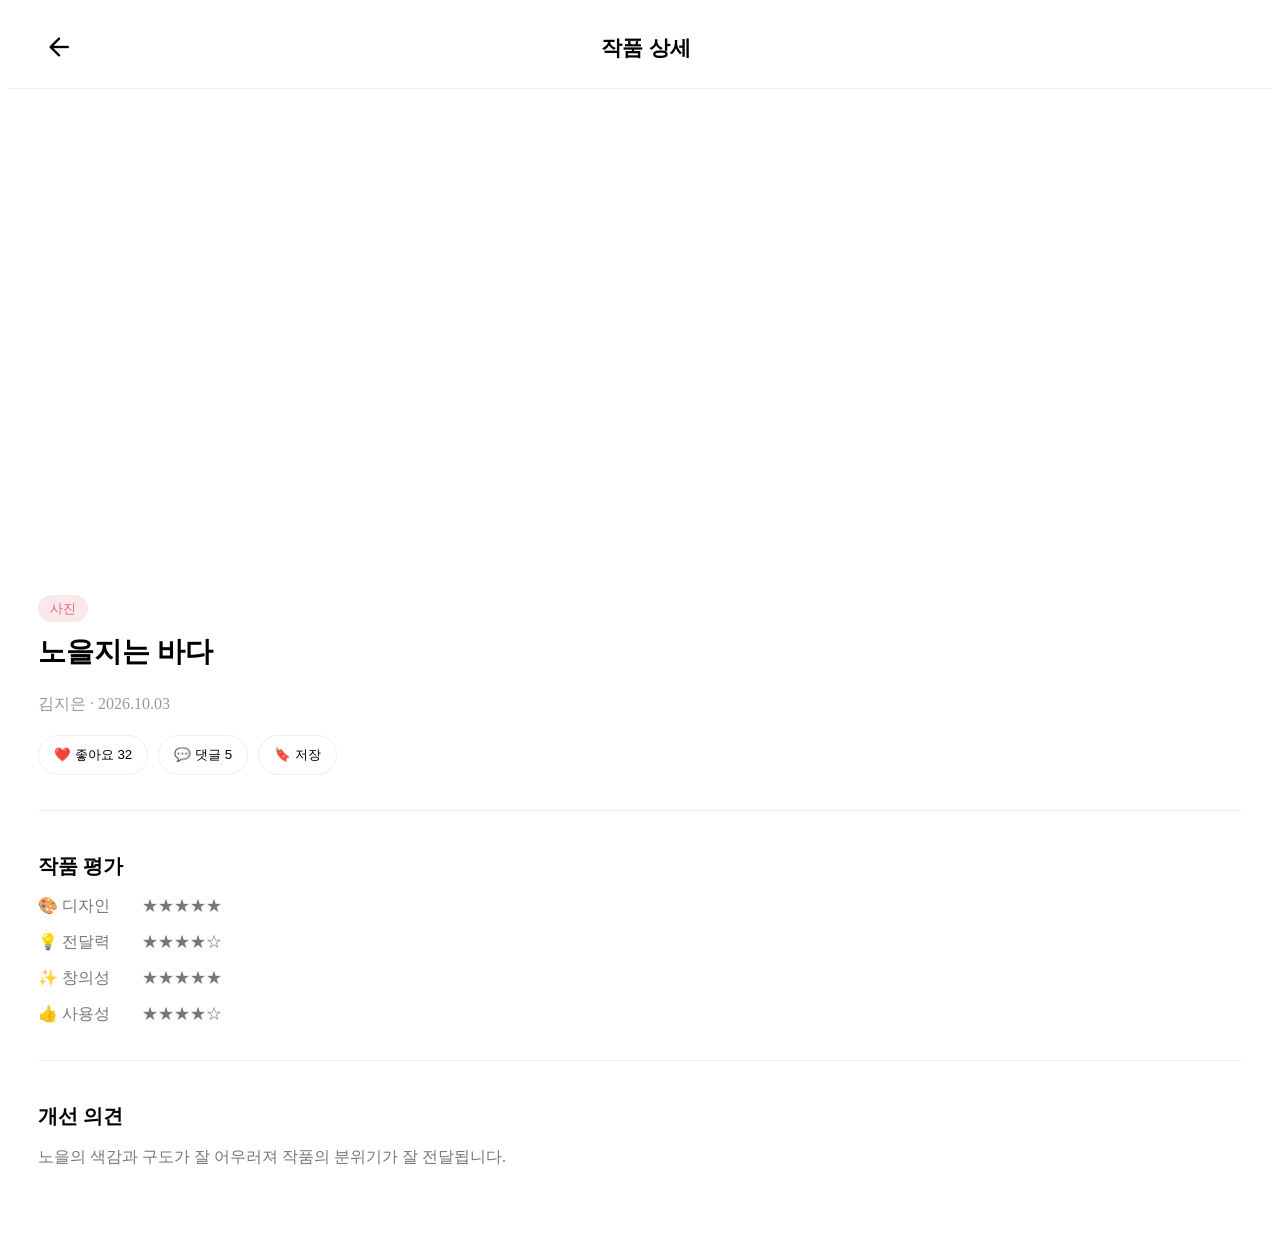
==== detail.html @ efdc9ed6 "Add files via upload" ====
<!DOCTYPE html>
<html lang="ko">

<head>
    <meta charset="UTF-8">
    <meta name="viewport" content="width=device-width, initial-scale=1.0">

    <title>작품 상세</title>

    <link rel="stylesheet"
          href="https://fonts.googleapis.com/css2?family=Material+Symbols+Rounded:opsz,wght,FILL,GRAD@24,400,0,0">

    <link rel="stylesheet" href="style.css">

    <style>

        .detail-header {
            height: 80px;

            display: flex;
            align-items: center;

            padding: 0 30px;

            border-bottom: 1px solid #eee;
        }

        .back-btn {
            border: none;
            background: none;
            cursor: pointer;
        }

        .back-btn span {
            font-size: 30px;
        }

        .detail-title {
            flex: 1;
            text-align: center;

            font-size: 21px;

            margin-right: 30px;
        }

        .detail-image {
            width: calc(100% - 60px);
            height: 450px;

            margin: 30px auto;

            border-radius: 18px;

            background-image: url(
                "https://images.unsplash.com/photo-1500530855697-b586d89ba3ee?auto=format&fit=crop&w=1200&q=80"
            );

            background-size: cover;
            background-position: center;
        }

        .detail-info {
            padding: 0 30px 50px;
        }

        .category {
            color: #df657c;
            background: #fbe8ec;

            padding: 6px 12px;

            border-radius: 20px;

            font-size: 13px;
        }

        .detail-info h1 {
            margin-top: 15px;
            font-size: 28px;
        }

        .author {
            color: #999;
        }

        .actions {
            display: flex;
            gap: 10px;

            margin-top: 20px;
        }

        .action {
            padding: 10px 15px;

            border: 1px solid #eee;

            border-radius: 20px;

            background: white;
        }

        .evaluation {
            margin-top: 35px;

            border-top: 1px solid #eee;

            padding-top: 25px;
        }

        .evaluation h2 {
            font-size: 20px;
        }

        .evaluation p {
            margin: 15px 0;
            color: #777;
        }

        @media (max-width: 700px) {

            .detail-image {
                width: calc(100% - 36px);
                height: 330px;
            }

            .detail-info {
                padding: 0 18px 40px;
            }

        }

    </style>

</head>


<body>

<div class="app">

    <!-- 상단 -->

    <header class="detail-header">

        <button class="back-btn" onclick="history.back()">

            <span class="material-symbols-rounded">
                arrow_back
            </span>

        </button>

        <h1 class="detail-title">
            작품 상세
        </h1>

    </header>


    <!-- 작품 이미지 -->

    <div class="detail-image" id="detailImage"></div>


    <!-- 작품 정보 -->

    <section class="detail-info">

       <span class="category" id="detailCategory">
    사진
</span>

<h1 id="detailTitle">
    노을지는 바다
</h1>

<p class="author" id="detailAuthor">
    김지은 · 2026.10.03
</p>


        <!-- 버튼 -->

        <div class="actions">

            <button class="action">
                ❤️ 좋아요 32
            </button>

            <button class="action">
                💬 댓글 5
            </button>

            <button class="action">
                🔖 저장
            </button>

        </div>


        <!-- 평가 -->

        <div class="evaluation">

            <h2>
                작품 평가
            </h2>

            <p>
                🎨 디자인　　★★★★★
            </p>

            <p>
                💡 전달력　　★★★★☆
            </p>

            <p>
                ✨ 창의성　　★★★★★
            </p>

            <p>
                👍 사용성　　★★★★☆
            </p>

        </div>


        <!-- 개선 의견 -->

        <div class="evaluation">

            <h2>
                개선 의견
            </h2>

            <p>
                노을의 색감과 구도가 잘 어우러져
                작품의 분위기가 잘 전달됩니다.
            </p>

        </div>

    </section>

</div>
<script>

    // Lấy id từ đường link
    const params = new URLSearchParams(window.location.search);

    const id = params.get("id");


    // Thông tin các tác phẩm
    const works = {

        1: {
            category: "사진",
            title: "노을지는 바다",
            author: "김지은",
            date: "2026.10.03",
            image: "https://images.unsplash.com/photo-1500530855697-b586d89ba3ee?auto=format&fit=crop&w=1200&q=80"
        },

        2: {
            category: "일러스트",
            title: "꿈을 향해",
            author: "박서연",
            date: "2026.10.02",
            image: "https://images.unsplash.com/photo-1577083552431-6e5fd01988a5?auto=format&fit=crop&w=1200&q=80"
        },

        3: {
            category: "사진",
            title: "고양이의 하루",
            author: "이도현",
            date: "2026.10.01",
            image: "https://images.unsplash.com/photo-1518791841217-8f162f1e1131?auto=format&fit=crop&w=1200&q=80"
        },

        4: {
            category: "디자인",
            title: "빛과 그림자",
            author: "최민지",
            date: "2026.09.30",
            image: "https://images.unsplash.com/photo-1494438639946-1ebd1d20bf85?auto=format&fit=crop&w=1200&q=80"
        }

    };


    // 선택한 작품 가져오기
    const work = works[id] || works[1];


    // 화면에 정보 넣기
    document.getElementById("detailCategory").textContent =
        work.category;

    document.getElementById("detailTitle").textContent =
        work.title;

    document.getElementById("detailAuthor").textContent =
        work.author + " · " + work.date;


    // 작품 이미지 변경
    document.getElementById("detailImage").style.backgroundImage =
        `url("${work.image}")`;

</script>
</body>

</html>
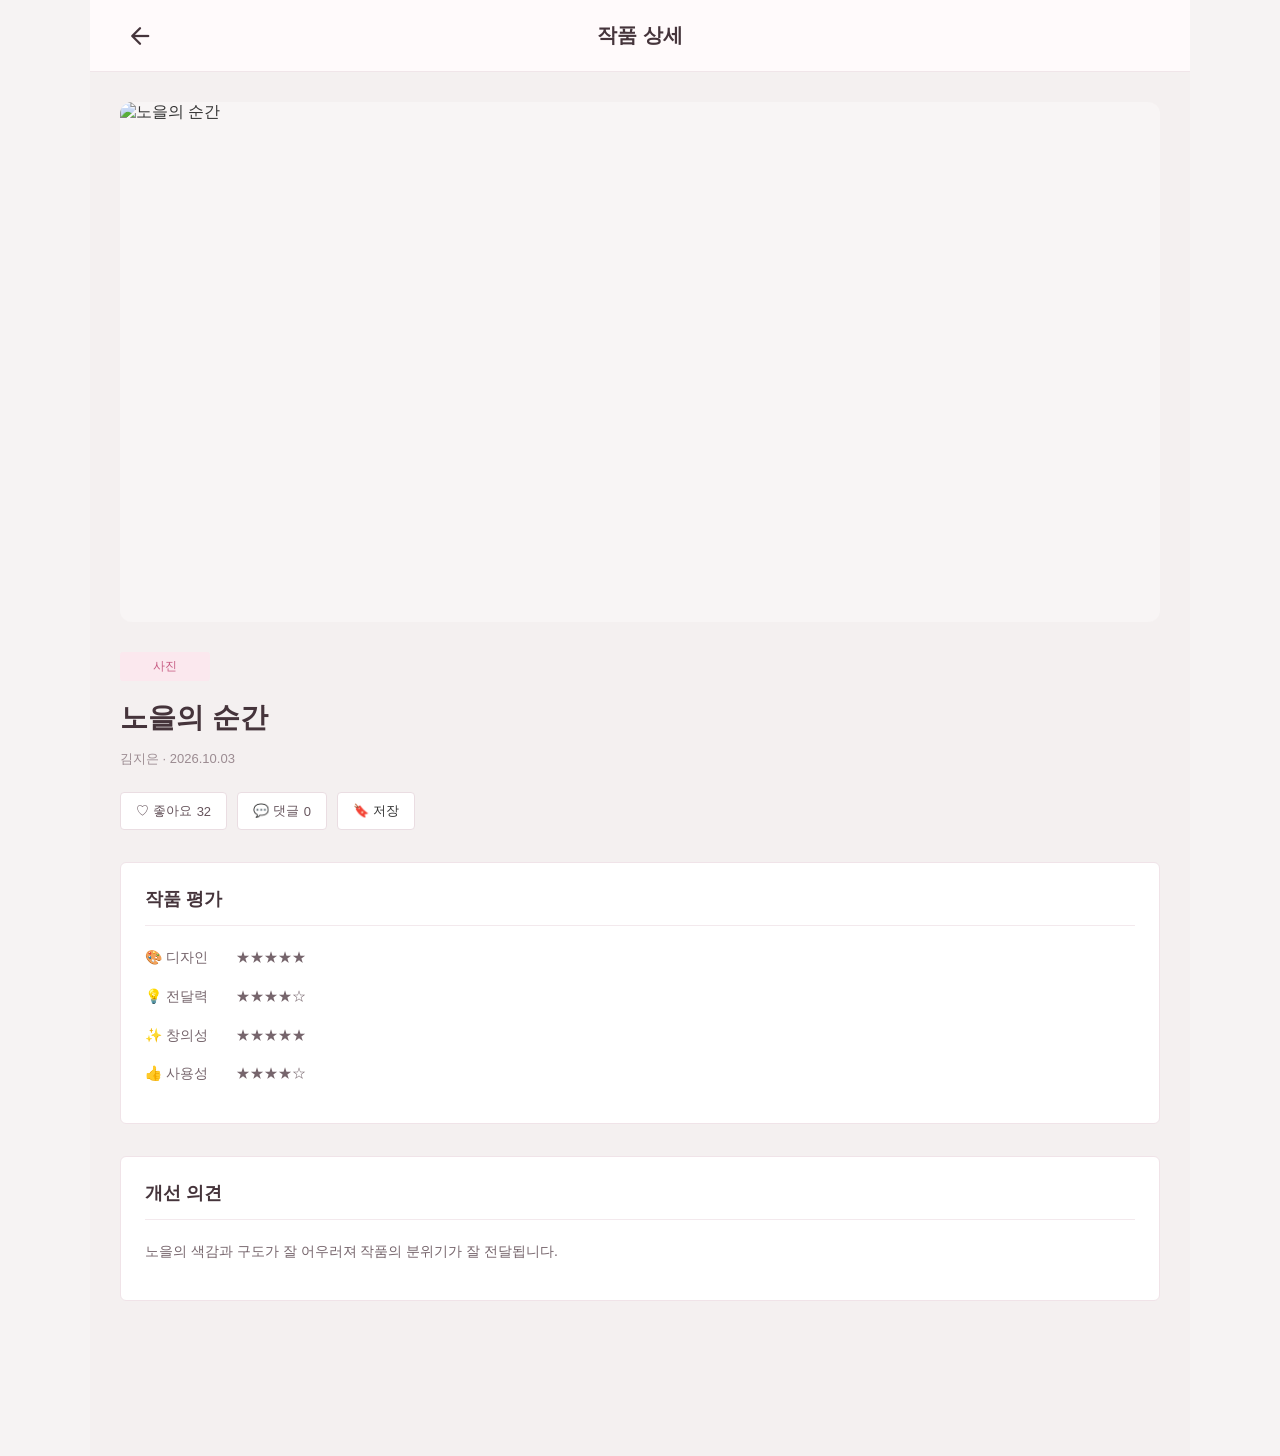
==== commit ef614982: "detail.html" ====
--- a/detail.html
+++ b/detail.html
@@ -13,125 +13,301 @@
     <link rel="stylesheet" href="style.css">
 
     <style>
-
-        .detail-header {
-            height: 80px;
-
-            display: flex;
-            align-items: center;
-
-            padding: 0 30px;
-
-            border-bottom: 1px solid #eee;
-        }
-
-        .back-btn {
-            border: none;
-            background: none;
-            cursor: pointer;
-        }
-
-        .back-btn span {
-            font-size: 30px;
-        }
-
-        .detail-title {
-            flex: 1;
-            text-align: center;
-
-            font-size: 21px;
-
-            margin-right: 30px;
-        }
-
-        .detail-image {
-            width: calc(100% - 60px);
-            height: 450px;
-
-            margin: 30px auto;
-
-            border-radius: 18px;
-
-            background-image: url(
-                "https://images.unsplash.com/photo-1500530855697-b586d89ba3ee?auto=format&fit=crop&w=1200&q=80"
-            );
-
-            background-size: cover;
-            background-position: center;
-        }
-
-        .detail-info {
-            padding: 0 30px 50px;
-        }
-
-        .category {
-            color: #df657c;
-            background: #fbe8ec;
-
-            padding: 6px 12px;
-
-            border-radius: 20px;
-
-            font-size: 13px;
-        }
-
-        .detail-info h1 {
-            margin-top: 15px;
-            font-size: 28px;
-        }
-
-        .author {
-            color: #999;
-        }
-
-        .actions {
-            display: flex;
-            gap: 10px;
-
-            margin-top: 20px;
-        }
-
-        .action {
-            padding: 10px 15px;
-
-            border: 1px solid #eee;
-
-            border-radius: 20px;
-
-            background: white;
-        }
-
-        .evaluation {
-            margin-top: 35px;
-
-            border-top: 1px solid #eee;
-
-            padding-top: 25px;
-        }
-
-        .evaluation h2 {
-            font-size: 20px;
-        }
-
-        .evaluation p {
-            margin: 15px 0;
-            color: #777;
-        }
-
-        @media (max-width: 700px) {
-
-            .detail-image {
-                width: calc(100% - 36px);
-                height: 330px;
-            }
-
-            .detail-info {
-                padding: 0 18px 40px;
-            }
-
-        }
-
-    </style>
+        /* 작품 상세 페이지 */
+
+.detail-header {
+    height: 72px;
+    display: flex;
+    align-items: center;
+    padding: 0 30px;
+    background: #fffafb;
+    border-bottom: 1px solid #f0e5e9;
+}
+
+.back-btn {
+    display: flex;
+    align-items: center;
+    justify-content: center;
+    width: 40px;
+    height: 40px;
+    border: none;
+    background: transparent;
+    cursor: pointer;
+}
+
+.back-btn span {
+    font-size: 28px;
+    color: #45343b;
+}
+
+.detail-title {
+    flex: 1;
+    margin: 0 40px 0 0;
+    text-align: center;
+    font-size: 20px;
+    font-weight: 600;
+    color: #45343b;
+}
+
+/* 작품 이미지 */
+
+.detail-image {
+    display: block;
+    width: calc(100% - 60px);
+    height: 520px;
+    margin: 30px auto;
+    border-radius: 12px;
+    object-fit: contain;
+    object-position: center;
+    background-color: #f8f5f5;
+}
+
+@media (max-width: 700px) {
+    .detail-image {
+        width: calc(100% - 36px);
+        height: 420px;
+    }
+}
+
+/* 작품 정보 */
+
+.detail-info {
+    padding: 0 30px 60px;
+    color: #45343b;
+}
+
+.detail-info .category {
+    display: inline-block;
+    padding: 6px 12px;
+    border-radius: 3px;
+    background: #fbe8ee;
+    color: #c75c83;
+    font-size: 12px;
+}
+
+.detail-info h1 {
+    margin: 16px 0 8px;
+    font-size: 28px;
+    font-weight: 700;
+    line-height: 1.5;
+}
+
+.detail-info .author {
+    margin: 0;
+    color: #9b8b91;
+    font-size: 13px;
+    line-height: 1.8;
+}
+
+/* 작품 기능 버튼 */
+
+.actions {
+    display: flex;
+    flex-wrap: wrap;
+    align-items: center;
+    gap: 10px;
+    margin: 22px 0 30px;
+}
+
+.action {
+    display: inline-flex;
+    align-items: center;
+    justify-content: center;
+    gap: 5px;
+    min-height: 38px;
+    padding: 9px 15px;
+    border: 1px solid #eadde2;
+    border-radius: 4px;
+    background: #ffffff;
+    color: #66545c;
+    font-size: 13px;
+    cursor: pointer;
+    transition: 0.2s ease;
+}
+
+.action:hover {
+    background: #fff3f6;
+    border-color: #dba4b8;
+}
+
+#likeBtn.liked {
+    background: #fff0f4;
+    border-color: #d97898;
+    color: #d65f82;
+}
+
+#saveBtn {
+    margin-left: 0;
+}
+
+/* 댓글 영역 */
+
+.comments-section {
+    display: none;
+    margin: 24px 0 35px;
+    padding: 24px;
+    border: 1px solid #f0e3e8;
+    border-radius: 6px;
+    background: #fffafb;
+}
+
+.comments-section.show {
+    display: block;
+}
+
+.comments-section h2 {
+    margin: 0 0 18px;
+    color: #45343b;
+    font-size: 19px;
+    font-weight: 700;
+}
+
+.comment-item {
+    padding: 15px 0;
+    border-bottom: 1px solid #f0e8eb;
+}
+
+.comment-name {
+    margin-bottom: 7px;
+    color: #5b424c;
+    font-size: 13px;
+    font-weight: 600;
+}
+
+.comment-text {
+    color: #55484d;
+    font-size: 14px;
+    line-height: 1.8;
+    overflow-wrap: anywhere;
+}
+
+.comment-time {
+    margin-top: 7px;
+    color: #aaa0a5;
+    font-size: 11px;
+}
+
+.empty-comments {
+    padding: 12px 0;
+    color: #a69aa0;
+    font-size: 13px;
+}
+
+.comment-input {
+    display: flex;
+    align-items: stretch;
+    gap: 8px;
+    margin-top: 18px;
+}
+
+.comment-input input {
+    flex: 1;
+    min-width: 0;
+    height: 42px;
+    padding: 0 13px;
+    border: 1px solid #eadde2;
+    border-radius: 4px;
+    outline: none;
+    background: #ffffff;
+    font-family: inherit;
+    font-size: 13px;
+}
+
+.comment-input input:focus {
+    border-color: #c77a96;
+}
+
+.comment-input button {
+    min-width: 60px;
+    padding: 0 15px;
+    border: none;
+    border-radius: 4px;
+    background: #b76c88;
+    color: #ffffff;
+    font-family: inherit;
+    font-size: 13px;
+    cursor: pointer;
+}
+
+/* 작품 평가 및 개선 의견 */
+
+.evaluation {
+    margin-top: 32px;
+    padding: 24px;
+    border: 1px solid #f0e3e8;
+    border-radius: 6px;
+    background: #ffffff;
+}
+
+.evaluation h2 {
+    margin: 0 0 18px;
+    padding-bottom: 14px;
+    border-bottom: 1px solid #f3e9ed;
+    color: #45343b;
+    font-size: 18px;
+    font-weight: 700;
+}
+
+.evaluation p {
+    margin: 12px 0;
+    color: #76656c;
+    font-size: 14px;
+    line-height: 1.9;
+}
+
+/* 모바일 화면 */
+
+@media (max-width: 700px) {
+    .detail-header {
+        height: 64px;
+        padding: 0 16px;
+    }
+
+    .detail-title {
+        margin-right: 40px;
+        font-size: 18px;
+    }
+
+    .detail-image {
+        width: calc(100% - 32px);
+        height: 280px;
+        margin: 18px auto 24px;
+        border-radius: 4px;
+    }
+
+    .detail-info {
+        padding: 0 16px 45px;
+    }
+
+    .detail-info h1 {
+        font-size: 24px;
+    }
+
+    .actions {
+        gap: 8px;
+        margin: 20px 0 25px;
+    }
+
+    .action {
+        padding: 9px 11px;
+        font-size: 12px;
+    }
+
+    .comments-section,
+    .evaluation {
+        padding: 18px;
+    }
+
+    .comment-input {
+        gap: 6px;
+    }
+
+    .comment-input button {
+        min-width: 52px;
+        padding: 0 10px;
+    }
+}
+</style>
 
 </head>
 
@@ -161,7 +337,12 @@
 
     <!-- 작품 이미지 -->
 
-    <div class="detail-image" id="detailImage"></div>
+    <img
+    class="detail-image"
+    id="detailImage"
+    src=""
+    alt="작품 이미지"
+>
 
 
     <!-- 작품 정보 -->
@@ -183,22 +364,42 @@
 
         <!-- 버튼 -->
 
-        <div class="actions">
-
-            <button class="action">
-                ❤️ 좋아요 32
-            </button>
-
-            <button class="action">
-                💬 댓글 5
-            </button>
-
-            <button class="action">
-                🔖 저장
-            </button>
-
-        </div>
-
+
+<!-- 좋아요, 댓글, 저장 버튼 -->
+<div class="actions">
+    <button class="action" id="likeBtn" type="button">
+        ♡ 좋아요 <span id="likeCount">32</span>
+    </button>
+
+    <button class="action" id="commentBtn" type="button">
+        💬 댓글 <span id="commentCount">0</span>
+    </button>
+
+    <button class="action" id="saveBtn" type="button"
+            onclick="toggleSave()">
+        🔖 저장
+    </button>
+</div>
+
+<!-- 댓글 영역 -->
+<div class="comments-section" id="commentsSection">
+    <h2>댓글</h2>
+
+    <div id="commentList"></div>
+
+    <div class="comment-input">
+        <input
+            type="text"
+            id="commentInput"
+            placeholder="댓글을 입력하세요..."
+            maxlength="500"
+        >
+
+        <button type="button" id="submitComment">
+            등록
+        </button>
+    </div>
+</div>       
 
         <!-- 평가 -->
 
@@ -247,48 +448,71 @@
 </div>
 <script>
 
-    // Lấy id từ đường link
     const params = new URLSearchParams(window.location.search);
 
     const id = params.get("id");
 
 
-    // Thông tin các tác phẩm
-    const works = {
-
-        1: {
-            category: "사진",
-            title: "노을지는 바다",
-            author: "김지은",
-            date: "2026.10.03",
-            image: "https://images.unsplash.com/photo-1500530855697-b586d89ba3ee?auto=format&fit=crop&w=1200&q=80"
-        },
-
-        2: {
-            category: "일러스트",
-            title: "꿈을 향해",
-            author: "박서연",
-            date: "2026.10.02",
-            image: "https://images.unsplash.com/photo-1577083552431-6e5fd01988a5?auto=format&fit=crop&w=1200&q=80"
-        },
-
-        3: {
-            category: "사진",
-            title: "고양이의 하루",
-            author: "이도현",
-            date: "2026.10.01",
-            image: "https://images.unsplash.com/photo-1518791841217-8f162f1e1131?auto=format&fit=crop&w=1200&q=80"
-        },
-
-        4: {
-            category: "디자인",
-            title: "빛과 그림자",
-            author: "최민지",
-            date: "2026.09.30",
-            image: "https://images.unsplash.com/photo-1494438639946-1ebd1d20bf85?auto=format&fit=crop&w=1200&q=80"
-        }
-
-    };
+   
+   
+const works = {
+    1: {
+        category: "사진",
+        title: "노을의 순간",
+        author: "김지은",
+        date: "2026.10.03",
+        image: "images/work1.jpg"
+    },
+    2: {
+        category: "일러스트",
+        title: "꿈을 향해",
+        author: "박서연",
+        date: "2026.10.02",
+        image: "images/work2.jpg"
+    },
+    3: {
+        category: "사진",
+        title: "고양이의 하루",
+        author: "이도현",
+        date: "2026.10.01",
+        image: "images/work3.jpg"
+    },
+    4: {
+        category: "일러스트",
+        title: "따뜻한 시선",
+        author: "최민지",
+        date: "2026.09.30",
+        image: "images/work4.jpg"
+    },
+    5: {
+        category: "영상",
+        title: "달빛 아래의 꿈",
+        author: "한유진",
+        date: "2026.09.28",
+        image: "images/work5.jpeg"
+    },
+    6: {
+        category: "디자인",
+        title: "일상의 색채",
+        author: "김하늘",
+        date: "2026.09.26",
+        image: "images/work6.jpg"
+    },
+    7: {
+        category: "일러스트",
+        title: "여름의 정원",
+        author: "윤서아",
+        date: "2026.09.24",
+        image: "images/work7.jpeg"
+    },
+    8: {
+        category: "사진",
+        title: "분홍빛 풍경",
+        author: "이서윤",
+        date: "2026.09.22",
+        image: "images/work8.jpeg"
+    }
+};
 
 
     // 선택한 작품 가져오기
@@ -307,10 +531,192 @@
 
 
     // 작품 이미지 변경
-    document.getElementById("detailImage").style.backgroundImage =
-        `url("${work.image}")`;
-
+   document.getElementById("detailImage").src = work.image;
+document.getElementById("detailImage").alt = work.title;
+// 저장 기능
+const saveBtn = document.getElementById("saveBtn");
+
+// 저장된 작품 목록 가져오기
+let savedWorks = JSON.parse(localStorage.getItem("savedWorks")) || [];
+
+// 현재 작품이 이미 저장되어 있는지 확인
+function updateSaveButton() {
+
+    if (savedWorks.includes(String(id))) {
+
+        saveBtn.innerHTML = "🔖 저장됨";
+        saveBtn.style.background = "#fbe8ec";
+        saveBtn.style.color = "#df657c";
+
+    } else {
+
+        saveBtn.innerHTML = "🔖 저장";
+        saveBtn.style.background = "white";
+        saveBtn.style.color = "#333";
+
+    }
+}
+
+// 저장 / 저장 취소
+function toggleSave() {
+
+    const currentId = String(id);
+
+    if (savedWorks.includes(currentId)) {
+
+        // 저장 취소
+        savedWorks = savedWorks.filter(item => item !== currentId);
+
+    } else {
+
+        // 저장
+        savedWorks.push(currentId);
+
+    }
+
+    // 브라우저에 저장
+    localStorage.setItem(
+        "savedWorks",
+        JSON.stringify(savedWorks)
+    );
+
+    updateSaveButton();
+}
+
+// 페이지 열었을 때 상태 확인
+updateSaveButton();
+
+/* 좋아요 기능 */
+
+const likeBtn = document.getElementById("likeBtn");
+const likeCount = document.getElementById("likeCount");
+
+const likeKey = "artworkLikes_" + id;
+const likedKey = "artworkLiked_" + id;
+
+let likes = Number(localStorage.getItem(likeKey) ?? 32);
+let liked = localStorage.getItem(likedKey) === "true";
+
+function updateLikeButton() {
+    likeCount.textContent = likes;
+    likeBtn.classList.toggle("liked", liked);
+    likeBtn.firstChild.textContent = liked
+        ? "♥ 좋아요 "
+        : "♡ 좋아요 ";
+}
+
+likeBtn.addEventListener("click", function () {
+    if (liked) {
+        likes = Math.max(0, likes - 1);
+        liked = false;
+    } else {
+        likes++;
+        liked = true;
+    }
+
+    localStorage.setItem(likeKey, likes);
+    localStorage.setItem(likedKey, liked);
+
+    updateLikeButton();
+});
+
+updateLikeButton();
+
+
+/* 댓글 기능 */
+
+const commentBtn = document.getElementById("commentBtn");
+const commentsSection = document.getElementById("commentsSection");
+const commentCount = document.getElementById("commentCount");
+const commentList = document.getElementById("commentList");
+const commentInput = document.getElementById("commentInput");
+const submitComment = document.getElementById("submitComment");
+
+const commentKey = "artworkComments_" + id;
+
+let comments = JSON.parse(
+    localStorage.getItem(commentKey) || "[]"
+);
+
+commentBtn.addEventListener("click", function () {
+    commentsSection.classList.toggle("show");
+
+    if (commentsSection.classList.contains("show")) {
+        commentsSection.scrollIntoView({
+            behavior: "smooth",
+            block: "nearest"
+        });
+
+        commentInput.focus();
+    }
+});
+
+function renderComments() {
+    commentList.replaceChildren();
+
+    if (comments.length === 0) {
+        const empty = document.createElement("p");
+        empty.className = "empty-comments";
+        empty.textContent = "아직 댓글이 없습니다.";
+        commentList.appendChild(empty);
+    }
+
+    comments.forEach(function (comment) {
+        const item = document.createElement("div");
+        item.className = "comment-item";
+
+        const name = document.createElement("div");
+        name.className = "comment-name";
+        name.textContent = comment.name;
+
+        const content = document.createElement("div");
+        content.className = "comment-text";
+        content.textContent = comment.text;
+
+        const time = document.createElement("div");
+        time.className = "comment-time";
+        time.textContent = comment.time;
+
+        item.append(name, content, time);
+        commentList.appendChild(item);
+    });
+
+    commentCount.textContent = comments.length;
+
+    localStorage.setItem(
+        commentKey,
+        JSON.stringify(comments)
+    );
+}
+
+function addComment() {
+    const text = commentInput.value.trim();
+
+    if (!text) {
+        commentInput.focus();
+        return;
+    }
+
+    comments.push({
+        name: "사용자",
+        text: text,
+        time: new Date().toLocaleString("ko-KR")
+    });
+
+    renderComments();
+    commentInput.value = "";
+}
+
+submitComment.addEventListener("click", addComment);
+
+commentInput.addEventListener("keydown", function (event) {
+    if (event.key === "Enter") {
+        addComment();
+    }
+});
+
+renderComments();
 </script>
 </body>
 
-</html>+</html>
--- a/style.css
+++ b/style.css
@@ -0,0 +1,1691 @@
+/* ==============================
+   기본 설정
+============================== */
+
+* {
+    margin: 0;
+    padding: 0;
+    box-sizing: border-box;
+}
+
+body {
+    font-family: 'Noto Sans KR', sans-serif;
+    background: #f6f3f3;
+    color: #333;
+}
+
+button {
+    font-family: inherit;
+}
+
+a {
+    text-decoration: none;
+    color: inherit;
+}
+
+
+/* ==============================
+   APP
+============================== */
+
+.app {
+    width: 100%;
+    max-width: 1100px;
+    min-height: 100vh;
+    margin: 0 auto;
+    background: #f4f0f0;
+    position: relative;
+    padding-bottom: 95px;
+}
+
+
+/* ==============================
+   HEADER
+============================== */
+
+.header {
+    height: 120px;
+
+    display: flex;
+    align-items: center;
+    justify-content: space-between;
+
+    padding: 0 32px;
+
+    background: #fffafa;
+    border-bottom: 1px solid #f3eeee;
+}
+
+.logo-area {
+    display: flex;
+    align-items: center;
+    gap: 12px;
+}
+
+.logo-area h1 {
+    font-size: 30px;
+    font-weight: 700;
+    letter-spacing: -1px;
+}
+
+.logo-icon {
+    font-size: 40px;
+    color: #3d3940;
+}
+
+
+/* 검색 버튼 */
+
+.search-btn {
+    width: 50px;
+    height: 50px;
+
+    border: none;
+    background: transparent;
+
+    display: flex;
+    align-items: center;
+    justify-content: center;
+
+    cursor: pointer;
+}
+
+.search-btn .material-symbols-rounded {
+    font-size: 32px;
+    color: #444;
+}
+
+
+/* ==============================
+   BANNER
+============================== */
+
+.banner {
+    height: 210px;
+    margin: 25px 30px 0;
+
+    border-radius: 16px;
+
+    background-image:
+        linear-gradient(
+            90deg,
+            rgba(105, 155, 205, 0.55),
+            rgba(255, 255, 255, 0.05)
+        ),
+        url("https://images.unsplash.com/photo-1490750967868-88aa4486c946?auto=format&fit=crop&w=1400&q=80");
+
+    background-size: cover;
+    background-position: center;
+
+    display: flex;
+    align-items: center;
+
+    overflow: hidden;
+}
+
+.banner-text {
+    margin-left: 70px;
+
+    color: white;
+
+    font-size: 25px;
+    font-weight: 500;
+
+    line-height: 1.6;
+
+    text-shadow: 0 1px 4px rgba(0,0,0,0.15);
+}
+
+.banner-text span {
+    font-size: 23px;
+}
+
+
+/* ==============================
+   BANNER DOT
+============================== */
+
+.banner {
+    position: relative;
+    width: 100%;
+    height: 315px;
+    border-radius: 24px;
+    overflow: hidden;
+    padding: 0;
+    margin: 0;
+    box-sizing: border-box;
+}
+
+.banner-slide {
+    position: absolute;
+    top: 0;
+    left: 0;
+    width: 100%;
+    height: 100%;
+    opacity: 0;
+    transition: opacity 0.8s ease;
+}
+
+.banner-slide.active {
+    opacity: 1;
+    z-index: 1;
+}
+
+.banner-slide img {
+    position: absolute;
+    top: 0;
+    left: 0;
+    width: 100%;
+    height: 100%;
+    object-fit: cover;
+    display: block;
+    margin: 0;
+    padding: 0;
+}
+
+/* Banner dots */
+.banner-dots {
+    display: flex;
+    justify-content: center;
+    gap: 12px;
+    margin-top: 20px;
+}
+
+.banner-dots .dot {
+    width: 14px;
+    height: 14px;
+    background: #ddd;
+    border-radius: 50%;
+    cursor: pointer;
+    transition: 0.3s;
+}
+
+.banner-dots .dot.active {
+    background: #e96b7c;
+    transform: scale(1.1);
+}
+
+/* ==============================
+   CATEGORY
+============================== */
+
+.categories {
+    display: flex;
+    justify-content: space-around;
+
+    padding: 0 28px;
+}
+
+.category {
+    width: 90px;
+
+    text-align: center;
+
+    cursor: pointer;
+}
+
+.category-icon {
+    width: 72px;
+    height: 72px;
+
+    margin: auto;
+
+    border-radius: 22px;
+
+    display: flex;
+    align-items: center;
+    justify-content: center;
+}
+
+.category-icon .material-symbols-rounded {
+    font-size: 36px;
+}
+
+
+/* category colors */
+
+.pink {
+    background: #fbe8ec;
+    color: #d7657b;
+}
+
+.purple {
+    background: #eeeaf5;
+    color: #80749b;
+}
+
+.green {
+    background: #e7f2ed;
+    color: #5c9b80;
+}
+
+.yellow {
+    background: #fff1d9;
+    color: #d69c43;
+}
+
+.blue {
+    background: #e8eef6;
+    color: #5684a9;
+}
+
+.pink2 {
+    background: #fae9e9;
+    color: #d68181;
+}
+
+.category p {
+    margin-top: 9px;
+
+    font-size: 16px;
+    font-weight: 500;
+}
+
+
+/* ==============================
+   LATEST
+============================== */
+
+.latest {
+    margin-top: 42px;
+    padding: 0 32px;
+}
+
+.section-title {
+    display: flex;
+    align-items: center;
+    justify-content: space-between;
+
+    margin-bottom: 20px;
+}
+
+.title-left {
+    display: flex;
+    align-items: center;
+    gap: 10px;
+}
+
+.title-left .material-symbols-rounded {
+    font-size: 27px;
+}
+
+.title-left h2 {
+    font-size: 25px;
+    font-weight: 700;
+}
+
+.more {
+    display: flex;
+    align-items: center;
+    gap: 2px;
+
+    color: #777;
+
+    font-size: 15px;
+}
+
+.more .material-symbols-rounded {
+    font-size: 21px;
+}
+
+
+/* ==============================
+   WORKS
+============================== */
+
+.works {
+    display: grid;
+
+    grid-template-columns: repeat(4, 1fr);
+
+    gap: 18px;
+}
+
+.work-card {
+    background: white;
+
+    border: 1px solid #eeeeee;
+
+    border-radius: 13px;
+
+    overflow: hidden;
+
+    box-shadow: 0 3px 12px rgba(0,0,0,0.06);
+
+    cursor: pointer;
+
+    transition: 0.2s;
+}
+
+.work-card:hover {
+    transform: translateY(-3px);
+}
+
+
+/* 작품 이미지 */
+
+.work-image {
+    height: 180px;
+
+    position: relative;
+
+    background-size: cover;
+    background-position: center;
+}
+
+
+/* 각 작품 사진 */
+
+.image1 {
+    background-image: url("https://images.unsplash.com/photo-1500530855697-b586d89ba3ee?auto=format&fit=crop&w=800&q=80");
+}
+
+.image2 {
+    background-image: url("https://images.unsplash.com/photo-1577083552431-6e5fd01988a5?auto=format&fit=crop&w=800&q=80");
+}
+
+.image3 {
+    background-image: url("https://images.unsplash.com/photo-1518791841217-8f162f1e1131?auto=format&fit=crop&w=800&q=80");
+}
+
+.image4 {
+    background-image: url("https://images.unsplash.com/photo-1494438639946-1ebd1d20bf85?auto=format&fit=crop&w=800&q=80");
+}
+
+
+/* 작품 종류 */
+
+.work-tag {
+    position: absolute;
+
+    top: 12px;
+    left: 12px;
+
+    padding: 5px 11px;
+
+    border-radius: 14px;
+
+    background: rgba(60,60,60,0.65);
+
+    color: white;
+
+    font-size: 12px;
+}
+
+
+/* 작품 정보 */
+
+.work-info {
+    padding: 13px 14px 12px;
+}
+
+.work-info h3 {
+    font-size: 16px;
+
+    font-weight: 600;
+
+    margin-bottom: 5px;
+}
+
+.author {
+    color: #999;
+
+    font-size: 13px;
+}
+
+
+/* 좋아요 / 댓글 */
+
+.work-bottom {
+    display: flex;
+    justify-content: space-between;
+
+    margin-top: 12px;
+}
+
+.like,
+.comment {
+    display: flex;
+    align-items: center;
+    gap: 4px;
+
+    font-size: 13px;
+
+    color: #999;
+}
+
+.like {
+    color: #df657c;
+}
+
+.like .material-symbols-rounded {
+    font-size: 18px;
+    font-variation-settings:
+        'FILL' 1;
+}
+
+.comment .material-symbols-rounded {
+    font-size: 18px;
+}
+
+
+/* ==============================
+   BOTTOM NAV
+============================== */
+
+.bottom-nav {
+    position: fixed;
+
+    bottom: 0;
+    left: 50%;
+
+    transform: translateX(-50%);
+
+    width: 100%;
+    max-width: 1100px;
+
+    height: 82px;
+
+    background: rgba(255,255,255,0.97);
+
+    border-top: 1px solid #eeeeee;
+
+    display: flex;
+
+    justify-content: space-around;
+
+    align-items: center;
+
+    z-index: 100;
+}
+
+
+/* nav item */
+
+.nav-item {
+    flex: 1;
+
+    height: 100%;
+
+    display: flex;
+    flex-direction: column;
+
+    align-items: center;
+    justify-content: center;
+
+    gap: 4px;
+
+    color: #777;
+
+    font-size: 12px;
+
+    transition: 0.2s;
+}
+
+.nav-item .material-symbols-rounded {
+    font-size: 29px;
+}
+
+
+/* active */
+
+.nav-item.active {
+    color: #df657c;
+}
+
+.nav-item.active .material-symbols-rounded {
+    font-variation-settings:
+        'FILL' 1;
+}
+
+
+/* ==============================
+   MOBILE
+============================== */
+
+@media (max-width: 700px) {
+
+    .app {
+        max-width: 100%;
+    }
+
+    .header {
+        height: 95px;
+        padding: 0 22px;
+    }
+
+    .logo-area h1 {
+        font-size: 22px;
+    }
+
+    .logo-icon {
+        font-size: 32px;
+    }
+
+    .search-btn .material-symbols-rounded {
+        font-size: 28px;
+    }
+
+
+    .banner {
+        height: 185px;
+        margin: 20px 18px 0;
+    }
+
+    .banner-text {
+        margin-left: 38px;
+        font-size: 21px;
+    }
+
+
+    .categories {
+        padding: 0 10px;
+
+        overflow-x: auto;
+
+        justify-content: flex-start;
+
+        gap: 15px;
+    }
+
+    .category {
+        min-width: 70px;
+    }
+
+    .category-icon {
+        width: 60px;
+        height: 60px;
+    }
+
+    .category-icon .material-symbols-rounded {
+        font-size: 30px;
+    }
+
+
+    .latest {
+        padding: 0 18px;
+    }
+
+    .title-left h2 {
+        font-size: 21px;
+    }
+
+
+    .works {
+        grid-template-columns: repeat(2, 1fr);
+        gap: 12px;
+    }
+
+    .work-image {
+        height: 145px;
+    }
+
+
+    .bottom-nav {
+        height: 72px;
+    }
+
+}
+/* ================= MY PAGE ================= */
+
+.mypage {
+    padding: 20px;
+    padding-bottom: 100px;
+}
+
+
+/* PROFILE */
+
+.profile-card {
+    display: flex;
+    align-items: center;
+    gap: 14px;
+
+    background: #ffffff;
+
+    padding: 20px;
+
+    border-radius: 20px;
+
+    box-shadow: 0 4px 15px rgba(100, 80, 150, 0.08);
+}
+
+.profile-image {
+    width: 60px;
+    height: 60px;
+
+    border-radius: 50%;
+
+    background: #eee9ff;
+
+    display: flex;
+    align-items: center;
+    justify-content: center;
+
+    color: #7866b6;
+}
+
+.profile-image .material-symbols-rounded {
+    font-size: 32px;
+}
+
+.profile-info {
+    flex: 1;
+}
+
+.profile-info h2 {
+    margin: 0 0 4px;
+
+    font-size: 18px;
+}
+
+.profile-info p {
+    margin: 0 0 4px;
+
+    font-size: 12px;
+
+    color: #77727e;
+}
+
+.profile-id {
+    font-size: 10px;
+
+    color: #aaa5b0;
+}
+
+.edit-profile {
+    border: none;
+
+    background: #eee9ff;
+
+    color: #7562b2;
+
+    padding: 8px 10px;
+
+    border-radius: 10px;
+
+    font-size: 10px;
+}
+
+
+/* SECTION TITLE */
+
+.mypage-title {
+    margin: 25px 0 12px;
+
+    font-size: 17px;
+}
+
+
+/* ACTIVITY */
+
+.activity-card {
+    display: flex;
+
+    background: #ffffff;
+
+    border-radius: 18px;
+
+    padding: 18px 5px;
+
+    box-shadow: 0 4px 15px rgba(100, 80, 150, 0.06);
+}
+
+.activity-item {
+    flex: 1;
+
+    text-align: center;
+
+    border-right: 1px solid #eeeeee;
+}
+
+.activity-item:last-child {
+    border-right: none;
+}
+
+.activity-item strong {
+    display: block;
+
+    color: #7562b2;
+
+    font-size: 18px;
+
+    margin-bottom: 5px;
+}
+
+.activity-item span {
+    font-size: 10px;
+
+    color: #88838f;
+}
+
+
+/* MY ARTWORK */
+
+.mypage-section-header {
+    display: flex;
+
+    align-items: center;
+
+    justify-content: space-between;
+}
+
+.mypage-section-header .mypage-title {
+    margin-bottom: 12px;
+}
+
+.mypage-section-header > span {
+    font-size: 11px;
+
+    color: #8a7abb;
+}
+
+
+.my-artworks {
+    display: grid;
+
+    grid-template-columns: repeat(3, 1fr);
+
+    gap: 10px;
+}
+
+.my-artwork-card {
+    overflow: hidden;
+
+    background: #ffffff;
+
+    border-radius: 13px;
+
+    box-shadow: 0 3px 10px rgba(100, 80, 150, 0.06);
+}
+
+.my-artwork-image {
+    height: 100px;
+
+    background-size: cover;
+
+    background-position: center;
+}
+
+
+/* 임시 작품 이미지 */
+
+.artwork-one {
+    background: linear-gradient(
+        135deg,
+        #f5d6e8,
+        #d9d1f4
+    );
+}
+
+.artwork-two {
+    background: linear-gradient(
+        135deg,
+        #d8e9f5,
+        #e6d8f5
+    );
+}
+
+.artwork-three {
+    background: linear-gradient(
+        135deg,
+        #f5e3c4,
+        #e7d1e8
+    );
+}
+
+
+.my-artwork-info {
+    padding: 8px;
+}
+
+.my-artwork-info h3 {
+    margin: 0 0 3px;
+
+    font-size: 11px;
+}
+
+.my-artwork-info p {
+    margin: 0;
+
+    font-size: 9px;
+
+    color: #99939f;
+}
+
+
+/* MENU */
+
+.mypage-menu {
+    margin-top: 25px;
+
+    background: #ffffff;
+
+    border-radius: 18px;
+
+    overflow: hidden;
+}
+
+.menu-item {
+    display: flex;
+
+    align-items: center;
+
+    padding: 16px;
+
+    border-bottom: 1px solid #f0eef4;
+}
+
+.menu-item:last-child {
+    border-bottom: none;
+}
+
+.menu-item > .material-symbols-rounded:first-child {
+    width: 30px;
+
+    color: #7866b6;
+
+    font-size: 21px;
+}
+
+.menu-item p {
+    flex: 1;
+
+    margin: 0;
+
+    font-size: 13px;
+
+    color: #3f3b46;
+}
+
+.menu-item .arrow {
+    color: #aaa5b2;
+
+    font-size: 19px;
+}
+/* =========================
+   Footer
+========================= */
+
+.footer {
+    background: #ffffff;
+    padding: 45px 20px 100px;
+    text-align: center;
+    border-top: 1px solid #eeeeee;
+}
+
+.footer-content {
+    max-width: 1100px;
+    margin: 0 auto;
+}
+
+.footer h3 {
+    margin: 0 0 10px;
+    font-size: 18px;
+    font-weight: 700;
+    color: #333333;
+}
+
+.footer-description {
+    margin: 0 0 20px;
+    font-size: 13px;
+    color: #999999;
+}
+
+.contact {
+    display: flex;
+    justify-content: center;
+    align-items: center;
+    gap: 7px;
+    margin-bottom: 22px;
+    font-size: 13px;
+    color: #666666;
+}
+
+.footer-links {
+    display: flex;
+    justify-content: center;
+    align-items: center;
+    gap: 10px;
+    margin-bottom: 18px;
+    font-size: 12px;
+}
+
+.footer-links a {
+    color: #888888;
+    text-decoration: none;
+}
+
+.footer-links a:hover {
+    color: #e97888;
+}
+
+.footer-links span {
+    color: #dddddd;
+}
+
+.copyright {
+    margin: 0;
+    font-size: 11px;
+    color: #bbbbbb;
+}
+.image1 {
+    background-image: url(
+        "https://images.unsplash.com/photo-1500530855697-b586d89ba3ee?auto=format&fit=crop&w=800&q=80"
+    );
+}
+
+.image2 {
+    background-image: url(
+        "https://images.unsplash.com/photo-1522383225653-ed111181a951?auto=format&fit=crop&w=800&q=80"
+    );
+}
+
+.image3 {
+    background-image: url(
+        "https://images.unsplash.com/photo-1519501025264-65ba15a82390?auto=format&fit=crop&w=800&q=80"
+    );
+}
+
+.image4 {
+    background-image: url(
+        "https://images.unsplash.com/photo-1518791841217-8f162f1e1131?auto=format&fit=crop&w=800&q=80"
+    );
+}
+
+.image5 {
+    background-image: url(
+        "https://images.unsplash.com/photo-1490750967868-88aa4486c946?auto=format&fit=crop&w=800&q=80"
+    );
+}
+
+.image6 {
+    background-image: url(
+        "https://images.unsplash.com/photo-1501785888041-af3ef285b470?auto=format&fit=crop&w=800&q=80"
+    );
+}
+
+.image7 {
+    background-image: url(
+        "https://images.unsplash.com/photo-1513364776144-60967b0f800f?auto=format&fit=crop&w=800&q=80"
+    );
+}
+
+.image8 {
+    background-image: url(
+        "https://images.unsplash.com/photo-1549490349-8643362247b5?auto=format&fit=crop&w=800&q=80"
+    );
+}
+
+/* 좋아요 및 댓글 */
+
+.actions {
+    display: flex;
+    flex-wrap: wrap;
+    gap: 10px;
+    margin: 20px 0;
+}
+
+.action {
+    padding: 10px 16px;
+    border: 1px solid #e5dada;
+    border-radius: 20px;
+    background: #fff;
+    color: #555;
+    cursor: pointer;
+    transition: 0.2s;
+}
+
+.action:hover {
+    background: #fcecef;
+}
+
+#likeBtn.liked {
+    color: #e45b7a;
+    background: #fff0f3;
+    border-color: #e45b7a;
+}
+
+.comments-section {
+    display: none;
+    margin-top: 25px;
+    padding: 20px;
+    background: #fff;
+    border-radius: 16px;
+}
+
+.comments-section.show {
+    display: block;
+}
+
+.comments-section h2 {
+    margin-bottom: 15px;
+    font-size: 20px;
+}
+
+.comment-item {
+    padding: 12px 0;
+    border-bottom: 1px solid #eee;
+}
+
+.comment-name {
+    margin-bottom: 5px;
+    font-size: 14px;
+    font-weight: bold;
+}
+
+.comment-text {
+    font-size: 14px;
+    overflow-wrap: anywhere;
+}
+
+.comment-time {
+    margin-top: 5px;
+    color: #999;
+    font-size: 12px;
+}
+
+.empty-comments {
+    padding: 10px 0;
+    color: #999;
+    font-size: 14px;
+}
+
+.comment-input {
+    display: flex;
+    gap: 8px;
+    margin-top: 15px;
+}
+
+.comment-input input {
+    flex: 1;
+    min-width: 0;
+    padding: 12px;
+    border: 1px solid #e5dada;
+    border-radius: 10px;
+    outline: none;
+}
+
+.comment-input button {
+    padding: 10px 16px;
+    border: none;
+    border-radius: 10px;
+    background: #e8c9d2;
+    cursor: pointer;
+}
+
+
+/* ===== POSTER NGHỆ THUẬT ===== */
+
+.event-banner {
+    position: relative;
+    overflow: hidden;
+    border-radius: 24px;
+    isolation: isolate;
+}
+
+.event-slide {
+    background-size: cover;
+    background-position: center;
+    background-repeat: no-repeat;
+}
+
+
+/* Poster 1 */
+.event-banner .event-slide.poster-1 {
+    background-image:
+        linear-gradient(
+            90deg,
+            rgba(237, 220, 238, 0.85) 0%,
+            rgba(237, 220, 238, 0.35) 55%,
+            rgba(237, 220, 238, 0.05) 100%
+        ),
+        url("../img/poster1.jpg");
+}
+
+/* Poster 2 */
+.event-banner .event-slide.poster-2 {
+    background-image:
+        linear-gradient(
+            90deg,
+            rgba(237, 220, 238, 0.85) 0%,
+            rgba(237, 220, 238, 0.35) 55%,
+            rgba(237, 220, 238, 0.05) 100%
+        ),
+        url("../img/poster2.jpg");
+}
+
+/* Poster 3 */
+.event-banner .event-slide.poster-3 {
+    background-image:
+        linear-gradient(
+            90deg,
+            rgba(237, 220, 238, 0.85) 0%,
+            rgba(237, 220, 238, 0.35) 55%,
+            rgba(237, 220, 238, 0.05) 100%
+        ),
+        url("../img/poster3.jpg");
+}
+
+/* ===== FIX POSTER SLIDER ===== */
+
+.event-banner {
+    position: relative;
+    height: 352px;
+    min-height: 352px;
+    overflow: hidden;
+    border-radius: 24px;
+    isolation: isolate;
+}
+
+
+.event-banner .event-slide {
+    position: absolute;
+    inset: 0;
+    width: 100%;
+    height: 100%;
+    box-sizing: border-box;
+    padding: 48px 32px 60px;
+
+    background-size: cover;
+    background-position: center;
+    background-repeat: no-repeat;
+
+    opacity: 0;
+    visibility: hidden;
+    pointer-events: none;
+    z-index: 0;
+
+    transition: opacity 0.5s ease;
+}
+
+
+.event-banner .event-slide.active {
+    opacity: 1;
+    visibility: visible;
+    pointer-events: auto;
+    z-index: 1;
+}
+
+
+.event-banner .event-dots {
+    position: absolute;
+    left: 32px;
+    bottom: 18px;
+    z-index: 5;
+}
+
+
+.event-banner .event-slide > * {
+    position: relative;
+}
+
+
+.event-banner .event-slide .event-number {
+    position: absolute;
+    right: 28px;
+    bottom: 18px;
+}
+
+.more-link {
+    display: inline-flex;
+    align-items: center;
+    gap: 4px;
+    text-decoration: none;
+    color: #888;
+    cursor: pointer;
+}
+
+/* 여백 브랜드 로고 */
+.logo-area {
+    display: flex;
+    align-items: center;
+    min-width: 0;
+}
+
+.brand-wordmark {
+    display: flex;
+    flex-direction: column;
+    align-items: flex-start;
+    justify-content: center;
+    gap: 3px;
+    text-decoration: none;
+}
+
+.brand-name {
+    font-family: "Noto Serif KR", serif;
+    font-size: 38px;
+    font-weight: 600;
+    line-height: 1.1;
+    letter-spacing: 3px;
+    color: #c75c83;
+}
+
+.brand-caption {
+    font-family: Arial, sans-serif;
+    font-size: 9px;
+    font-weight: 500;
+    letter-spacing: 1.5px;
+    color: #ad8796;
+}
+
+/* 상단 헤더 */
+.header {
+    min-height: 96px;
+    padding: 18px 32px;
+    display: flex;
+    align-items: center;
+    justify-content: space-between;
+    box-sizing: border-box;
+    background: #fffafb;
+    border-radius: 0;
+    box-shadow: none;
+}
+
+/* 검색 버튼 */
+.search-btn {
+    flex-shrink: 0;
+}
+
+/* 메인 배너 */
+.event-banner {
+    border-radius: 8px;
+    overflow: hidden;
+    margin: 0;
+}
+
+/* 큰 콘텐츠 영역 */
+.app {
+    border-radius: 0;
+    box-sizing: border-box;
+}
+
+/* 전체 화면 너비 복구 */
+.app {
+    width: 100%;
+    max-width: 1100px;
+    margin: 0 auto;
+    box-sizing: border-box;
+}
+
+/* 작품 영역 */
+.latest,
+.categories,
+.event-banner {
+    width: 100%;
+    box-sizing: border-box;
+}
+
+/* 작품 카드 정렬 */
+.works {
+    display: grid;
+    grid-template-columns: repeat(2, minmax(0, 1fr));
+    gap: 20px;
+    width: 100%;
+    box-sizing: border-box;
+}
+
+.work-card {
+    min-width: 0;
+    width: 100%;
+    box-sizing: border-box;
+}
+
+/* 하단 메뉴 */
+.bottom-nav {
+    width: 100%;
+    box-sizing: border-box;
+}
+
+.bottom-nav .nav-item {
+    flex: 1;
+    min-width: 0;
+}
+
+/* 여백 고급 로고 */
+.logo-area {
+    display: flex;
+    align-items: center;
+    flex-shrink: 0;
+}
+
+.brand-logo {
+    display: inline-flex;
+    align-items: center;
+    justify-content: center;
+    padding: 5px;
+    border: 1px solid #B86C87;
+    text-decoration: none;
+    background: #FFF9F5;
+    box-sizing: border-box;
+}
+
+.brand-logo img {
+    display: block;
+    width: 110px;
+    height: 58px;
+    object-fit: contain;
+    object-position: center;
+}
+
+/* 로고에 마우스를 올렸을 때 */
+.brand-logo:hover {
+    border-color: #9C526C;
+    background: #FFF4F7;
+}
+
+/* 홈 화면 공통 제목 */
+.graduation-section,
+.popular-section,
+.register-promo {
+    width: 100%;
+    margin-top: 42px;
+    box-sizing: border-box;
+}
+
+.home-section-heading {
+    display: flex;
+    align-items: flex-end;
+    justify-content: space-between;
+    gap: 16px;
+    margin-bottom: 18px;
+}
+
+.home-section-heading h2,
+.register-promo h2 {
+    margin: 5px 0 0;
+    color: #45343B;
+    font-size: 23px;
+    font-weight: 700;
+    line-height: 1.45;
+}
+
+.section-eyebrow {
+    margin: 0;
+    color: #B76C88;
+    font-size: 10px;
+    font-weight: 700;
+    letter-spacing: 1.8px;
+}
+
+.section-description {
+    margin: 7px 0 0;
+    color: #8D7A81;
+    font-size: 13px;
+    line-height: 1.7;
+}
+
+.section-number {
+    color: #D9A8B9;
+    font-family: Georgia, serif;
+    font-size: 30px;
+}
+
+.section-more {
+    flex-shrink: 0;
+    color: #B76C88;
+    font-size: 13px;
+    text-decoration: none;
+}
+
+/* 졸업 작품 특별전 */
+.graduation-banner {
+    position: relative;
+    display: flex;
+    align-items: center;
+    justify-content: space-between;
+    gap: 18px;
+    min-height: 230px;
+    padding: 30px;
+    overflow: hidden;
+    box-sizing: border-box;
+    border: 1px solid #F0D8E1;
+    border-radius: 6px;
+    background: linear-gradient(115deg, #FFF4F7, #F6E3EA);
+}
+
+.graduation-content {
+    position: relative;
+    z-index: 1;
+    max-width: 390px;
+}
+
+.graduation-label {
+    color: #B76C88;
+    font-size: 10px;
+    font-weight: 700;
+    letter-spacing: 1.5px;
+}
+
+.graduation-content h3 {
+    margin: 13px 0 10px;
+    color: #603D4A;
+    font-size: 27px;
+    line-height: 1.5;
+}
+
+.graduation-content p {
+    margin: 0 0 20px;
+    color: #8D6D79;
+    font-size: 12px;
+    line-height: 1.8;
+}
+
+.graduation-button {
+    display: inline-block;
+    padding: 11px 17px;
+    border: 1px solid #B76C88;
+    background: #B76C88;
+    color: #FFFFFF;
+    font-size: 12px;
+    text-decoration: none;
+    transition: background 0.2s ease;
+}
+
+.graduation-button:hover {
+    background: #9F526F;
+}
+
+.graduation-decoration {
+    position: relative;
+    display: flex;
+    align-items: center;
+    justify-content: center;
+    gap: 3px;
+    flex-shrink: 0;
+    width: 150px;
+    height: 150px;
+    border: 1px solid rgba(183, 108, 136, 0.4);
+    border-radius: 50%;
+    color: #C17A95;
+    font-family: serif;
+    font-size: 35px;
+    letter-spacing: 3px;
+    transform: rotate(-8deg);
+}
+
+.graduation-decoration::before {
+    position: absolute;
+    inset: 9px;
+    border: 1px solid rgba(183, 108, 136, 0.3);
+    border-radius: 50%;
+    content: "";
+}
+
+.decoration-star {
+    position: absolute;
+    top: 8px;
+    right: 1px;
+    color: #C17A95;
+    font-size: 24px;
+}
+
+/* 이번 주 인기 작품 */
+.popular-grid {
+    display: grid;
+    grid-template-columns: repeat(3, minmax(0, 1fr));
+    gap: 16px;
+}
+
+.popular-card {
+    display: block;
+    min-width: 0;
+    overflow: hidden;
+    border: 1px solid #F0E4E8;
+    border-radius: 5px;
+    background: #FFFFFF;
+    color: inherit;
+    text-decoration: none;
+    transition: transform 0.2s ease;
+}
+
+.popular-card:hover {
+    transform: translateY(-3px);
+}
+
+.popular-image {
+    position: relative;
+    width: 100%;
+    aspect-ratio: 4 / 3;
+    overflow: hidden;
+    background-color: #F3E5EA;
+    background-position: center;
+    background-size: cover;
+}
+
+.popular-rank {
+    position: absolute;
+    top: 9px;
+    left: 9px;
+    display: flex;
+    align-items: center;
+    justify-content: center;
+    width: 27px;
+    height: 27px;
+    background: rgba(255, 250, 251, 0.95);
+    color: #A95E7B;
+    font-family: Georgia, serif;
+    font-size: 12px;
+}
+
+.popular-info {
+    position: relative;
+    padding: 14px;
+}
+
+.popular-category {
+    color: #B76C88;
+    font-size: 11px;
+}
+
+.popular-info h3 {
+    margin: 7px 0;
+    color: #45343B;
+    font-size: 14px;
+}
+
+.popular-info p {
+    margin: 0;
+    color: #95848B;
+    font-size: 12px;
+}
+
+.popular-likes {
+    display: block;
+    margin-top: 12px;
+    color: #B76C88;
+    font-size: 12px;
+}
+
+.popular-note {
+    margin: 12px 0 0;
+    color: #A3949A;
+    font-size: 10px;
+    text-align: right;
+}
+
+/* 작품 등록 안내 */
+.register-promo {
+    position: relative;
+    padding: 38px 20px;
+    overflow: hidden;
+    border: 1px solid #EED7E0;
+    border-radius: 6px;
+    background: #FFF5F8;
+    text-align: center;
+}
+
+.register-promo-symbol {
+    margin-bottom: 12px;
+    color: #C17A95;
+    font-size: 28px;
+}
+
+.register-promo h2 {
+    font-size: 22px;
+}
+
+.register-promo-description {
+    margin: 13px 0 22px;
+    color: #8D7A81;
+    font-size: 13px;
+    line-height: 1.9;
+}
+
+.register-promo-button {
+    display: inline-flex;
+    align-items: center;
+    justify-content: center;
+    gap: 14px;
+    min-width: 155px;
+    padding: 13px 20px;
+    box-sizing: border-box;
+    background: #B76C88;
+    color: #FFFFFF;
+    font-size: 13px;
+    text-decoration: none;
+}
+
+.register-promo-button:hover {
+    background: #9F526F;
+}
+
+/* 모바일 화면 */
+@media (max-width: 600px) {
+    .graduation-section,
+    .popular-section,
+    .register-promo {
+        margin-top: 30px;
+    }
+
+    .graduation-banner {
+        min-height: 205px;
+        padding: 20px;
+    }
+
+    .graduation-content h3 {
+        font-size: 22px;
+    }
+
+    .graduation-decoration {
+        width: 85px;
+        height: 85px;
+        font-size: 21px;
+    }
+
+    .popular-grid {
+        gap: 9px;
+    }
+
+    .popular-info {
+        padding: 9px;
+    }
+
+    .popular-info h3 {
+        font-size: 12px;
+    }
+
+    .home-section-heading h2 {
+        font-size: 20px;
+    }
+}
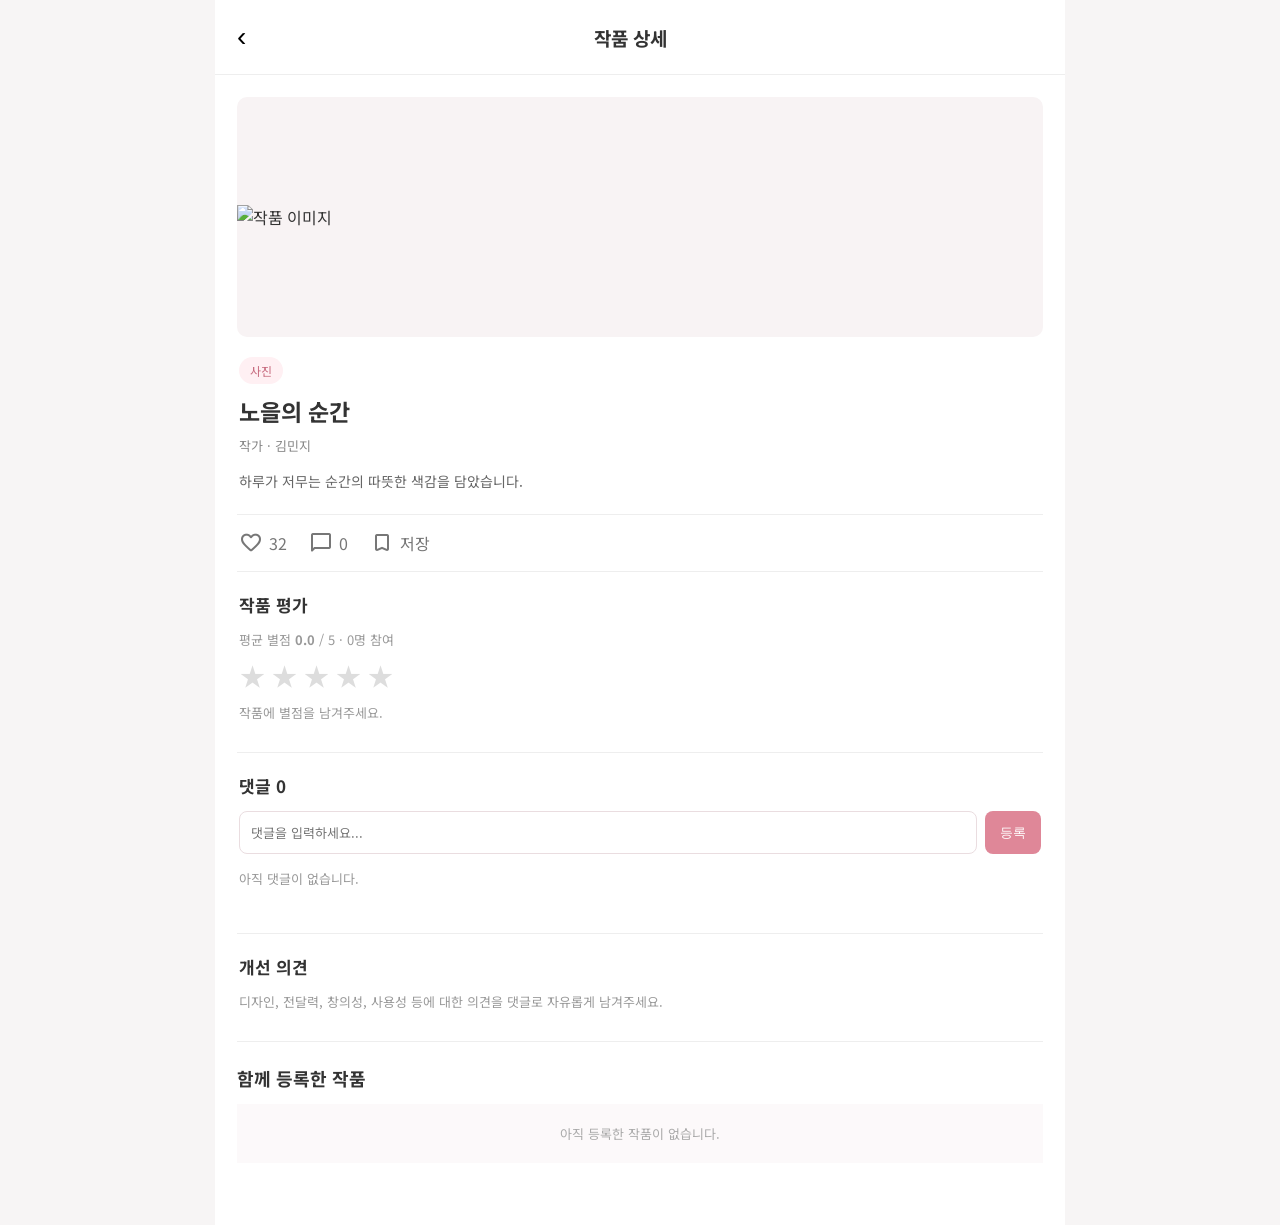
==== commit 4d29cd0f: "Update detail.html" ====
--- a/detail.html
+++ b/detail.html
@@ -1,722 +1,508 @@
 <!DOCTYPE html>
 <html lang="ko">
-
 <head>
-    <meta charset="UTF-8">
-    <meta name="viewport" content="width=device-width, initial-scale=1.0">
-
-    <title>작품 상세</title>
-
-    <link rel="stylesheet"
-          href="https://fonts.googleapis.com/css2?family=Material+Symbols+Rounded:opsz,wght,FILL,GRAD@24,400,0,0">
-
-    <link rel="stylesheet" href="style.css">
-
-    <style>
-        /* 작품 상세 페이지 */
-
-.detail-header {
-    height: 72px;
-    display: flex;
-    align-items: center;
-    padding: 0 30px;
-    background: #fffafb;
-    border-bottom: 1px solid #f0e5e9;
-}
-
-.back-btn {
-    display: flex;
-    align-items: center;
-    justify-content: center;
-    width: 40px;
-    height: 40px;
-    border: none;
-    background: transparent;
-    cursor: pointer;
-}
-
-.back-btn span {
-    font-size: 28px;
-    color: #45343b;
-}
-
-.detail-title {
-    flex: 1;
-    margin: 0 40px 0 0;
-    text-align: center;
-    font-size: 20px;
-    font-weight: 600;
-    color: #45343b;
-}
-
-/* 작품 이미지 */
-
-.detail-image {
-    display: block;
-    width: calc(100% - 60px);
-    height: 520px;
-    margin: 30px auto;
-    border-radius: 12px;
-    object-fit: contain;
-    object-position: center;
-    background-color: #f8f5f5;
-}
-
-@media (max-width: 700px) {
-    .detail-image {
-        width: calc(100% - 36px);
-        height: 420px;
-    }
-}
-
-/* 작품 정보 */
-
-.detail-info {
-    padding: 0 30px 60px;
-    color: #45343b;
-}
-
-.detail-info .category {
-    display: inline-block;
-    padding: 6px 12px;
-    border-radius: 3px;
-    background: #fbe8ee;
-    color: #c75c83;
-    font-size: 12px;
-}
-
-.detail-info h1 {
-    margin: 16px 0 8px;
-    font-size: 28px;
-    font-weight: 700;
-    line-height: 1.5;
-}
-
-.detail-info .author {
-    margin: 0;
-    color: #9b8b91;
-    font-size: 13px;
-    line-height: 1.8;
-}
-
-/* 작품 기능 버튼 */
-
-.actions {
-    display: flex;
-    flex-wrap: wrap;
-    align-items: center;
-    gap: 10px;
-    margin: 22px 0 30px;
-}
-
-.action {
-    display: inline-flex;
-    align-items: center;
-    justify-content: center;
-    gap: 5px;
-    min-height: 38px;
-    padding: 9px 15px;
-    border: 1px solid #eadde2;
-    border-radius: 4px;
-    background: #ffffff;
-    color: #66545c;
-    font-size: 13px;
-    cursor: pointer;
-    transition: 0.2s ease;
-}
-
-.action:hover {
-    background: #fff3f6;
-    border-color: #dba4b8;
-}
-
-#likeBtn.liked {
-    background: #fff0f4;
-    border-color: #d97898;
-    color: #d65f82;
-}
-
-#saveBtn {
-    margin-left: 0;
-}
-
-/* 댓글 영역 */
-
-.comments-section {
-    display: none;
-    margin: 24px 0 35px;
-    padding: 24px;
-    border: 1px solid #f0e3e8;
-    border-radius: 6px;
-    background: #fffafb;
-}
-
-.comments-section.show {
-    display: block;
-}
-
-.comments-section h2 {
-    margin: 0 0 18px;
-    color: #45343b;
-    font-size: 19px;
-    font-weight: 700;
-}
-
-.comment-item {
-    padding: 15px 0;
-    border-bottom: 1px solid #f0e8eb;
-}
-
-.comment-name {
-    margin-bottom: 7px;
-    color: #5b424c;
-    font-size: 13px;
-    font-weight: 600;
-}
-
-.comment-text {
-    color: #55484d;
-    font-size: 14px;
-    line-height: 1.8;
-    overflow-wrap: anywhere;
-}
-
-.comment-time {
-    margin-top: 7px;
-    color: #aaa0a5;
-    font-size: 11px;
-}
-
-.empty-comments {
-    padding: 12px 0;
-    color: #a69aa0;
-    font-size: 13px;
-}
-
-.comment-input {
-    display: flex;
-    align-items: stretch;
-    gap: 8px;
-    margin-top: 18px;
-}
-
-.comment-input input {
-    flex: 1;
-    min-width: 0;
-    height: 42px;
-    padding: 0 13px;
-    border: 1px solid #eadde2;
-    border-radius: 4px;
-    outline: none;
-    background: #ffffff;
-    font-family: inherit;
-    font-size: 13px;
-}
-
-.comment-input input:focus {
-    border-color: #c77a96;
-}
-
-.comment-input button {
-    min-width: 60px;
-    padding: 0 15px;
-    border: none;
-    border-radius: 4px;
-    background: #b76c88;
-    color: #ffffff;
-    font-family: inherit;
-    font-size: 13px;
-    cursor: pointer;
-}
-
-/* 작품 평가 및 개선 의견 */
-
-.evaluation {
-    margin-top: 32px;
-    padding: 24px;
-    border: 1px solid #f0e3e8;
-    border-radius: 6px;
-    background: #ffffff;
-}
-
-.evaluation h2 {
-    margin: 0 0 18px;
-    padding-bottom: 14px;
-    border-bottom: 1px solid #f3e9ed;
-    color: #45343b;
-    font-size: 18px;
-    font-weight: 700;
-}
-
-.evaluation p {
-    margin: 12px 0;
-    color: #76656c;
-    font-size: 14px;
-    line-height: 1.9;
-}
-
-/* 모바일 화면 */
-
-@media (max-width: 700px) {
-    .detail-header {
-        height: 64px;
-        padding: 0 16px;
-    }
-
-    .detail-title {
-        margin-right: 40px;
-        font-size: 18px;
-    }
-
-    .detail-image {
-        width: calc(100% - 32px);
-        height: 280px;
-        margin: 18px auto 24px;
-        border-radius: 4px;
-    }
-
-    .detail-info {
-        padding: 0 16px 45px;
-    }
-
-    .detail-info h1 {
-        font-size: 24px;
-    }
-
-    .actions {
-        gap: 8px;
-        margin: 20px 0 25px;
-    }
-
-    .action {
-        padding: 9px 11px;
-        font-size: 12px;
-    }
-
-    .comments-section,
-    .evaluation {
-        padding: 18px;
-    }
-
-    .comment-input {
-        gap: 6px;
-    }
-
-    .comment-input button {
-        min-width: 52px;
-        padding: 0 10px;
-    }
+<meta charset="UTF-8">
+<meta name="viewport" content="width=device-width,initial-scale=1.0">
+<title>작품 상세</title>
+<link rel="icon" href="./img/palette.png">
+<link rel="stylesheet" href="https://fonts.googleapis.com/css2?family=Material+Symbols+Rounded">
+<link href="https://fonts.googleapis.com/css2?family=Noto+Sans+KR:wght@400;500;600;700&display=swap" rel="stylesheet">
+
+<style>
+*{box-sizing:border-box;margin:0;padding:0}
+body{font-family:'Noto Sans KR',sans-serif;background:#f7f5f5;color:#333}
+.page{max-width:850px;min-height:100vh;margin:auto;background:white;padding-bottom:40px}
+.header{height:75px;display:flex;align-items:center;padding:0 22px;border-bottom:1px solid #eee}
+.back{border:0;background:none;font-size:28px;cursor:pointer}
+.head-title{flex:1;text-align:center;margin-right:28px;font-size:19px}
+main{padding:22px}
+.media{min-height:240px;display:flex;justify-content:center;align-items:center;background:#f8f3f4;border-radius:10px;overflow:hidden}
+.media img,.media video{width:100%;max-height:520px;object-fit:contain}
+.media video{background:#222}
+.info{padding:20px 2px;border-bottom:1px solid #eee}
+.category{display:inline-block;padding:5px 11px;border-radius:20px;background:#fff0f3;color:#c86d80;font-size:12px;margin-bottom:10px}
+h2{font-size:23px;margin-bottom:8px}
+.author{color:#888;font-size:13px}
+.description{margin-top:14px;color:#666;font-size:14px;line-height:1.8;white-space:pre-wrap}
+.actions{display:flex;gap:22px;padding:16px 2px;border-bottom:1px solid #eee}
+.action{display:flex;align-items:center;gap:6px;border:0;background:none;color:#777;font:inherit;cursor:pointer}
+.active{color:#df657c}
+section{padding:20px 2px;border-bottom:1px solid #eee}
+section h3{font-size:17px;margin-bottom:13px}
+.summary{font-size:13px;color:#999;margin-bottom:10px}
+.stars{display:flex;gap:5px}
+.star{border:0;background:none;color:#ddd;font-size:27px;cursor:pointer}
+.star.on{color:#e7a84e}
+.comment-row{display:flex;gap:8px}
+.comment-row input{flex:1;min-width:0;padding:11px;border:1px solid #eadde0;border-radius:8px;font:inherit;font-size:13px}
+.comment-row button{border:0;border-radius:8px;padding:0 15px;background:#df8798;color:white;cursor:pointer}
+.comment{padding:12px 0;border-bottom:1px solid #f2eeee;font-size:13px;line-height:1.6}
+.date{display:block;color:#aaa;font-size:11px;margin-top:3px}
+.related{margin:23px 0 13px;font-size:18px}
+.related-grid{display:grid;grid-template-columns:repeat(2,minmax(0,1fr));gap:13px}
+.card{overflow:hidden;border:1px solid #f0e6e8;border-radius:10px;text-decoration:none;color:inherit}
+.thumb{width:100%;height:145px;object-fit:cover;background:#f8f3f4}
+.card-info{padding:10px}
+.card-info b{display:block;font-size:13px;white-space:nowrap;overflow:hidden;text-overflow:ellipsis}
+.card-info span{display:block;margin-top:4px;color:#999;font-size:11px}
+.empty{grid-column:1/-1;text-align:center;padding:20px;color:#aaa;background:#fcf9fa;font-size:13px}
+@media(max-width:600px){
+main{padding:16px}
+.thumb{height:120px}
 }
 </style>
-
 </head>
 
-
 <body>
-
-<div class="app">
-
-    <!-- 상단 -->
-
-    <header class="detail-header">
-
-        <button class="back-btn" onclick="history.back()">
-
-            <span class="material-symbols-rounded">
-                arrow_back
-            </span>
-
-        </button>
-
-        <h1 class="detail-title">
-            작품 상세
-        </h1>
-
-    </header>
-
-
-    <!-- 작품 이미지 -->
-
-    <img
-    class="detail-image"
-    id="detailImage"
-    src=""
-    alt="작품 이미지"
->
-
-
-    <!-- 작품 정보 -->
-
-    <section class="detail-info">
-
-       <span class="category" id="detailCategory">
-    사진
-</span>
-
-<h1 id="detailTitle">
-    노을지는 바다
-</h1>
-
-<p class="author" id="detailAuthor">
-    김지은 · 2026.10.03
+<div class="page">
+
+<header class="header">
+<button class="back" onclick="history.back()">‹</button>
+<h1 class="head-title">작품 상세</h1>
+</header>
+
+<main>
+
+<div class="media" id="media">
+<img id="detailImage" alt="작품 이미지" style="display:none">
+<video id="detailVideo" controls playsinline preload="metadata" style="display:none"></video>
+</div>
+
+<div class="info">
+<span class="category" id="category"></span>
+<h2 id="title"></h2>
+<p class="author" id="author"></p>
+<p class="description" id="description"></p>
+</div>
+
+<div class="actions">
+
+<button class="action" id="likeBtn">
+<span class="material-symbols-rounded">favorite</span>
+<span id="likeCount">0</span>
+</button>
+
+<button class="action" id="commentBtn">
+<span class="material-symbols-rounded">chat_bubble</span>
+<span id="commentCount">0</span>
+</button>
+
+<button class="action" id="saveBtn">
+<span class="material-symbols-rounded">bookmark</span>
+저장
+</button>
+
+</div>
+
+<section>
+<h3>작품 평가</h3>
+
+<p class="summary">
+평균 별점 <b id="average">0.0</b> / 5 ·
+<span id="ratingCount">0</span>명 참여
 </p>
 
-
-        <!-- 버튼 -->
-
-
-<!-- 좋아요, 댓글, 저장 버튼 -->
-<div class="actions">
-    <button class="action" id="likeBtn" type="button">
-        ♡ 좋아요 <span id="likeCount">32</span>
-    </button>
-
-    <button class="action" id="commentBtn" type="button">
-        💬 댓글 <span id="commentCount">0</span>
-    </button>
-
-    <button class="action" id="saveBtn" type="button"
-            onclick="toggleSave()">
-        🔖 저장
-    </button>
+<div class="stars" id="stars">
+<button class="star" data-star="1">★</button>
+<button class="star" data-star="2">★</button>
+<button class="star" data-star="3">★</button>
+<button class="star" data-star="4">★</button>
+<button class="star" data-star="5">★</button>
 </div>
 
-<!-- 댓글 영역 -->
-<div class="comments-section" id="commentsSection">
-    <h2>댓글</h2>
-
-    <div id="commentList"></div>
-
-    <div class="comment-input">
-        <input
-            type="text"
-            id="commentInput"
-            placeholder="댓글을 입력하세요..."
-            maxlength="500"
-        >
-
-        <button type="button" id="submitComment">
-            등록
-        </button>
-    </div>
-</div>       
-
-        <!-- 평가 -->
-
-        <div class="evaluation">
-
-            <h2>
-                작품 평가
-            </h2>
-
-            <p>
-                🎨 디자인　　★★★★★
-            </p>
-
-            <p>
-                💡 전달력　　★★★★☆
-            </p>
-
-            <p>
-                ✨ 창의성　　★★★★★
-            </p>
-
-            <p>
-                👍 사용성　　★★★★☆
-            </p>
-
-        </div>
-
-
-        <!-- 개선 의견 -->
-
-        <div class="evaluation">
-
-            <h2>
-                개선 의견
-            </h2>
-
-            <p>
-                노을의 색감과 구도가 잘 어우러져
-                작품의 분위기가 잘 전달됩니다.
-            </p>
-
-        </div>
-
-    </section>
-
+<p id="ratingMessage" class="summary" style="margin-top:8px">
+작품에 별점을 남겨주세요.
+</p>
+</section>
+
+<section id="commentsSection">
+<h3>댓글 <span id="commentHeadingCount">0</span></h3>
+
+<div class="comment-row">
+<input id="commentInput" maxlength="500" placeholder="댓글을 입력하세요...">
+<button id="submitComment">등록</button>
 </div>
+
+<div id="commentList"></div>
+</section>
+
+<section>
+<h3>개선 의견</h3>
+<p class="summary">
+디자인, 전달력, 창의성, 사용성 등에 대한 의견을 댓글로 자유롭게 남겨주세요.
+</p>
+</section>
+
+<h3 class="related">함께 등록한 작품</h3>
+<div class="related-grid" id="related"></div>
+
+</main>
+</div>
+
 <script>
 
-    const params = new URLSearchParams(window.location.search);
-
-    const id = params.get("id");
-
-
-   
-   
-const works = {
-    1: {
-        category: "사진",
-        title: "노을의 순간",
-        author: "김지은",
-        date: "2026.10.03",
-        image: "images/work1.jpg"
-    },
-    2: {
-        category: "일러스트",
-        title: "꿈을 향해",
-        author: "박서연",
-        date: "2026.10.02",
-        image: "images/work2.jpg"
-    },
-    3: {
-        category: "사진",
-        title: "고양이의 하루",
-        author: "이도현",
-        date: "2026.10.01",
-        image: "images/work3.jpg"
-    },
-    4: {
-        category: "일러스트",
-        title: "따뜻한 시선",
-        author: "최민지",
-        date: "2026.09.30",
-        image: "images/work4.jpg"
-    },
-    5: {
-        category: "영상",
-        title: "달빛 아래의 꿈",
-        author: "한유진",
-        date: "2026.09.28",
-        image: "images/work5.jpeg"
-    },
-    6: {
-        category: "디자인",
-        title: "일상의 색채",
-        author: "김하늘",
-        date: "2026.09.26",
-        image: "images/work6.jpg"
-    },
-    7: {
-        category: "일러스트",
-        title: "여름의 정원",
-        author: "윤서아",
-        date: "2026.09.24",
-        image: "images/work7.jpeg"
-    },
-    8: {
-        category: "사진",
-        title: "분홍빛 풍경",
-        author: "이서윤",
-        date: "2026.09.22",
-        image: "images/work8.jpeg"
-    }
+// 작품 정보
+const params=new URLSearchParams(location.search);
+const id=params.get('id')||'1';
+
+const defaults={
+
+'1':['노을의 순간','김민지','사진','images/work1.jpg','하루가 저무는 순간의 따뜻한 색감을 담았습니다.'],
+
+'2':['꿈을 향해','이서연','회화','images/work2.jpg','꿈을 향해 나아가는 마음을 표현한 작품입니다.'],
+
+'3':['고양이의 하루','박지우','사진','images/work3.jpg','평범한 일상 속 귀여운 순간을 기록했습니다.'],
+
+'4':['따뜻한 시선','최유진','회화','images/work4.jpg','따뜻한 시선으로 바라본 일상의 모습을 담았습니다.'],
+
+'5':['달빛 아래의 꿈','정하늘','영상','images/work5.jpeg','달빛 아래 펼쳐지는 상상과 이야기를 표현했습니다.'],
+
+'6':['일상의 색채','윤서아','디자인','images/work6.jpg','일상에서 발견한 색과 형태를 재구성했습니다.'],
+
+'7':['여름의 정원','한도윤','회화','images/work7.jpeg','여름 정원의 생동감 있는 분위기를 담았습니다.'],
+
+'8':['분홍빛 풍경','김하린','사진','images/work8.jpeg','분홍빛으로 물든 풍경을 촬영했습니다.'],
+
+'9':['남서울대의 가을','홍니','영상','video/artwork.mp4','남서울대학교의 가을 풍경을 영상으로 기록했습니다.']
+
 };
 
-
-    // 선택한 작품 가져오기
-    const work = works[id] || works[1];
-
-
-    // 화면에 정보 넣기
-    document.getElementById("detailCategory").textContent =
-        work.category;
-
-    document.getElementById("detailTitle").textContent =
-        work.title;
-
-    document.getElementById("detailAuthor").textContent =
-        work.author + " · " + work.date;
-
-
-    // 작품 이미지 변경
-   document.getElementById("detailImage").src = work.image;
-document.getElementById("detailImage").alt = work.title;
-// 저장 기능
-const saveBtn = document.getElementById("saveBtn");
-
-// 저장된 작품 목록 가져오기
-let savedWorks = JSON.parse(localStorage.getItem("savedWorks")) || [];
-
-// 현재 작품이 이미 저장되어 있는지 확인
-function updateSaveButton() {
-
-    if (savedWorks.includes(String(id))) {
-
-        saveBtn.innerHTML = "🔖 저장됨";
-        saveBtn.style.background = "#fbe8ec";
-        saveBtn.style.color = "#df657c";
-
-    } else {
-
-        saveBtn.innerHTML = "🔖 저장";
-        saveBtn.style.background = "white";
-        saveBtn.style.color = "#333";
-
-    }
-}
-
-// 저장 / 저장 취소
-function toggleSave() {
-
-    const currentId = String(id);
-
-    if (savedWorks.includes(currentId)) {
-
-        // 저장 취소
-        savedWorks = savedWorks.filter(item => item !== currentId);
-
-    } else {
-
-        // 저장
-        savedWorks.push(currentId);
-
-    }
-
-    // 브라우저에 저장
-    localStorage.setItem(
-        "savedWorks",
-        JSON.stringify(savedWorks)
-    );
-
-    updateSaveButton();
-}
-
-// 페이지 열었을 때 상태 확인
-updateSaveButton();
-
-/* 좋아요 기능 */
-
-const likeBtn = document.getElementById("likeBtn");
-const likeCount = document.getElementById("likeCount");
-
-const likeKey = "artworkLikes_" + id;
-const likedKey = "artworkLiked_" + id;
-
-let likes = Number(localStorage.getItem(likeKey) ?? 32);
-let liked = localStorage.getItem(likedKey) === "true";
-
-function updateLikeButton() {
-    likeCount.textContent = likes;
-    likeBtn.classList.toggle("liked", liked);
-    likeBtn.firstChild.textContent = liked
-        ? "♥ 좋아요 "
-        : "♡ 좋아요 ";
-}
-
-likeBtn.addEventListener("click", function () {
-    if (liked) {
-        likes = Math.max(0, likes - 1);
-        liked = false;
-    } else {
-        likes++;
-        liked = true;
-    }
-
-    localStorage.setItem(likeKey, likes);
-    localStorage.setItem(likedKey, liked);
-
-    updateLikeButton();
+// Đọc tác phẩm do người dùng đăng ký
+let users=[];
+
+try{
+users=JSON.parse(localStorage.getItem('userWorks')||'[]');
+}catch(e){}
+
+let work,key=id;
+
+if(id.startsWith('user-')){
+
+ const n=Number(id.slice(5));
+ const w=users[n];
+
+ if(w){
+  work={
+   title:w.title,
+   author:w.author,
+   category:w.category,
+   description:w.description,
+   file:w.file,
+   fileType:w.fileType
+  };
+ }
+
+}else{
+
+ const w=defaults[id]||defaults['1'];
+
+ work={
+  title:w[0],
+  author:w[1],
+  category:w[2],
+  file:w[3],
+  description:w[4],
+  fileType:w[3].endsWith('.mp4')?'video/mp4':'image'
+ };
+
+}
+
+if(!work){
+ work={
+  title:'작품을 찾을 수 없습니다.',
+  author:'',
+  category:'',
+  description:'등록된 작품 정보를 확인할 수 없습니다.'
+ };
+}
+
+// Hiển thị thông tin tác phẩm
+document.title=work.title+' - 작품 상세';
+
+document.getElementById('category').textContent=work.category||'기타';
+document.getElementById('title').textContent=work.title||'';
+document.getElementById('author').textContent=work.author?'작가 · '+work.author:'';
+document.getElementById('description').textContent=work.description||'';
+
+// Hiển thị ảnh hoặc video
+if(work.fileType&&work.fileType.startsWith('video/')){
+
+ const v=document.getElementById('detailVideo');
+ v.src=work.file;
+ v.style.display='block';
+
+}else if(work.file){
+
+ const img=document.getElementById('detailImage');
+ img.src=work.file;
+ img.style.display='block';
+
+}else{
+
+ document.getElementById('media').textContent='작품 파일이 없습니다.';
+
+}
+
+// Lượt thích
+const likeKey='artworkLikes_'+key;
+const likedKey='artworkLiked_'+key;
+
+let likes=Number(localStorage.getItem(likeKey)||(key==='1'?32:0));
+
+function updateLike(){
+
+ document.getElementById('likeCount').textContent=likes;
+
+ document.getElementById('likeBtn').classList.toggle(
+  'active',
+  localStorage.getItem(likedKey)==='true'
+ );
+
+}
+
+document.getElementById('likeBtn').onclick=()=>{
+
+ const liked=localStorage.getItem(likedKey)==='true';
+
+ likes=Math.max(0,likes+(liked?-1:1));
+
+ localStorage.setItem(likeKey,likes);
+ localStorage.setItem(likedKey,String(!liked));
+
+ updateLike();
+
+};
+
+updateLike();
+
+// Lưu tác phẩm
+function savedList(){
+
+ try{
+  return JSON.parse(localStorage.getItem('savedWorks')||'[]');
+ }catch(e){
+  return[];
+ }
+
+}
+
+function updateSave(){
+
+ const yes=savedList().includes(key);
+
+ document.getElementById('saveBtn').classList.toggle('active',yes);
+
+ document.querySelector('#saveBtn .material-symbols-rounded').textContent=
+ yes?'bookmark':'bookmark_border';
+
+}
+
+document.getElementById('saveBtn').onclick=()=>{
+
+ let a=savedList();
+
+ a=a.includes(key)?a.filter(x=>x!==key):[...a,key];
+
+ localStorage.setItem('savedWorks',JSON.stringify(a));
+
+ updateSave();
+
+};
+
+updateSave();
+
+// Bình luận
+const cKey='artworkComments_'+key;
+
+function comments(){
+
+ try{
+  return JSON.parse(localStorage.getItem(cKey)||'[]');
+ }catch(e){
+  return[];
+ }
+
+}
+
+function renderComments(){
+
+ const a=comments();
+ const list=document.getElementById('commentList');
+
+ document.getElementById('commentCount').textContent=a.length;
+ document.getElementById('commentHeadingCount').textContent=a.length;
+
+ list.innerHTML='';
+
+ if(!a.length){
+
+  list.innerHTML='<p class="summary" style="padding:15px 0">아직 댓글이 없습니다.</p>';
+  return;
+
+ }
+
+ a.forEach(x=>{
+
+  const d=document.createElement('div');
+  d.className='comment';
+
+  const t=document.createElement('span');
+  t.textContent=x.text;
+
+  const date=document.createElement('span');
+  date.className='date';
+  date.textContent=x.date||'';
+
+  d.append(t,date);
+  list.appendChild(d);
+
+ });
+
+}
+
+function addComment(){
+
+ const input=document.getElementById('commentInput');
+ const text=input.value.trim();
+
+ if(!text){
+  alert('댓글을 입력해주세요.');
+  return;
+ }
+
+ const a=comments();
+
+ a.push({
+  text,
+  date:new Date().toLocaleString('ko-KR')
+ });
+
+ localStorage.setItem(cKey,JSON.stringify(a));
+
+ input.value='';
+
+ renderComments();
+
+}
+
+document.getElementById('submitComment').onclick=addComment;
+
+document.getElementById('commentInput').addEventListener('keydown',e=>{
+ if(e.key==='Enter')addComment();
 });
 
-updateLikeButton();
-
-
-/* 댓글 기능 */
-
-const commentBtn = document.getElementById("commentBtn");
-const commentsSection = document.getElementById("commentsSection");
-const commentCount = document.getElementById("commentCount");
-const commentList = document.getElementById("commentList");
-const commentInput = document.getElementById("commentInput");
-const submitComment = document.getElementById("submitComment");
-
-const commentKey = "artworkComments_" + id;
-
-let comments = JSON.parse(
-    localStorage.getItem(commentKey) || "[]"
-);
-
-commentBtn.addEventListener("click", function () {
-    commentsSection.classList.toggle("show");
-
-    if (commentsSection.classList.contains("show")) {
-        commentsSection.scrollIntoView({
-            behavior: "smooth",
-            block: "nearest"
-        });
-
-        commentInput.focus();
-    }
+document.getElementById('commentBtn').onclick=()=>{
+ document.getElementById('commentsSection').scrollIntoView({behavior:'smooth'});
+};
+
+renderComments();
+
+// Đánh giá sao
+const rKey='artworkRatings_'+key;
+const myKey='artworkMyRating_'+key;
+
+function updateRating(){
+
+ const a=JSON.parse(localStorage.getItem(rKey)||'[]');
+
+ const avg=a.length?a.reduce((s,n)=>s+n,0)/a.length:0;
+
+ const my=Number(localStorage.getItem(myKey)||0);
+
+ document.getElementById('average').textContent=avg.toFixed(1);
+ document.getElementById('ratingCount').textContent=a.length;
+
+ document.querySelectorAll('.star').forEach(b=>{
+  b.classList.toggle('on',Number(b.dataset.star)<=my);
+ });
+
+}
+
+document.querySelectorAll('.star').forEach(b=>{
+
+ b.onclick=()=>{
+
+  const n=Number(b.dataset.star);
+
+  let a=JSON.parse(localStorage.getItem(rKey)||'[]');
+
+  const old=Number(localStorage.getItem(myKey)||0);
+
+  if(old){
+   const i=a.indexOf(old);
+   if(i>=0)a.splice(i,1);
+  }
+
+  a.push(n);
+
+  localStorage.setItem(rKey,JSON.stringify(a));
+  localStorage.setItem(myKey,n);
+
+  document.getElementById('ratingMessage').textContent=
+  n+'점을 선택했습니다. 감사합니다!';
+
+  updateRating();
+
+ };
+
 });
 
-function renderComments() {
-    commentList.replaceChildren();
-
-    if (comments.length === 0) {
-        const empty = document.createElement("p");
-        empty.className = "empty-comments";
-        empty.textContent = "아직 댓글이 없습니다.";
-        commentList.appendChild(empty);
-    }
-
-    comments.forEach(function (comment) {
-        const item = document.createElement("div");
-        item.className = "comment-item";
-
-        const name = document.createElement("div");
-        name.className = "comment-name";
-        name.textContent = comment.name;
-
-        const content = document.createElement("div");
-        content.className = "comment-text";
-        content.textContent = comment.text;
-
-        const time = document.createElement("div");
-        time.className = "comment-time";
-        time.textContent = comment.time;
-
-        item.append(name, content, time);
-        commentList.appendChild(item);
-    });
-
-    commentCount.textContent = comments.length;
-
-    localStorage.setItem(
-        commentKey,
-        JSON.stringify(comments)
-    );
-}
-
-function addComment() {
-    const text = commentInput.value.trim();
-
-    if (!text) {
-        commentInput.focus();
-        return;
-    }
-
-    comments.push({
-        name: "사용자",
-        text: text,
-        time: new Date().toLocaleString("ko-KR")
-    });
-
-    renderComments();
-    commentInput.value = "";
-}
-
-submitComment.addEventListener("click", addComment);
-
-commentInput.addEventListener("keydown", function (event) {
-    if (event.key === "Enter") {
-        addComment();
-    }
-});
-
-renderComments();
+updateRating();
+
+// Hiển thị các tác phẩm đã đăng ký
+const related=document.getElementById('related');
+
+if(!users.length){
+
+ related.innerHTML='<p class="empty">아직 등록한 작품이 없습니다.</p>';
+
+}else{
+
+ users.slice(-4).reverse().forEach((w,i)=>{
+
+  const n=users.length-1-i;
+
+  const a=document.createElement('a');
+  a.className='card';
+  a.href='detail.html?id=user-'+n;
+
+  let m;
+
+  if(w.fileType&&w.fileType.startsWith('video/')){
+
+   m=document.createElement('video');
+   m.muted=true;
+   m.playsInline=true;
+   m.preload='metadata';
+
+  }else{
+
+   m=document.createElement('img');
+   m.alt=w.title||'작품';
+
+  }
+
+  m.className='thumb';
+  m.src=w.file;
+
+  const info=document.createElement('div');
+  info.className='card-info';
+
+  const b=document.createElement('b');
+  b.textContent=w.title||'제목 없음';
+
+  const s=document.createElement('span');
+  s.textContent=(w.category||'기타')+' · '+(w.author||'작가 미상');
+
+  info.append(b,s);
+  a.append(m,info);
+
+  related.appendChild(a);
+
+ });
+
+}
+
 </script>
 </body>
-
 </html>
